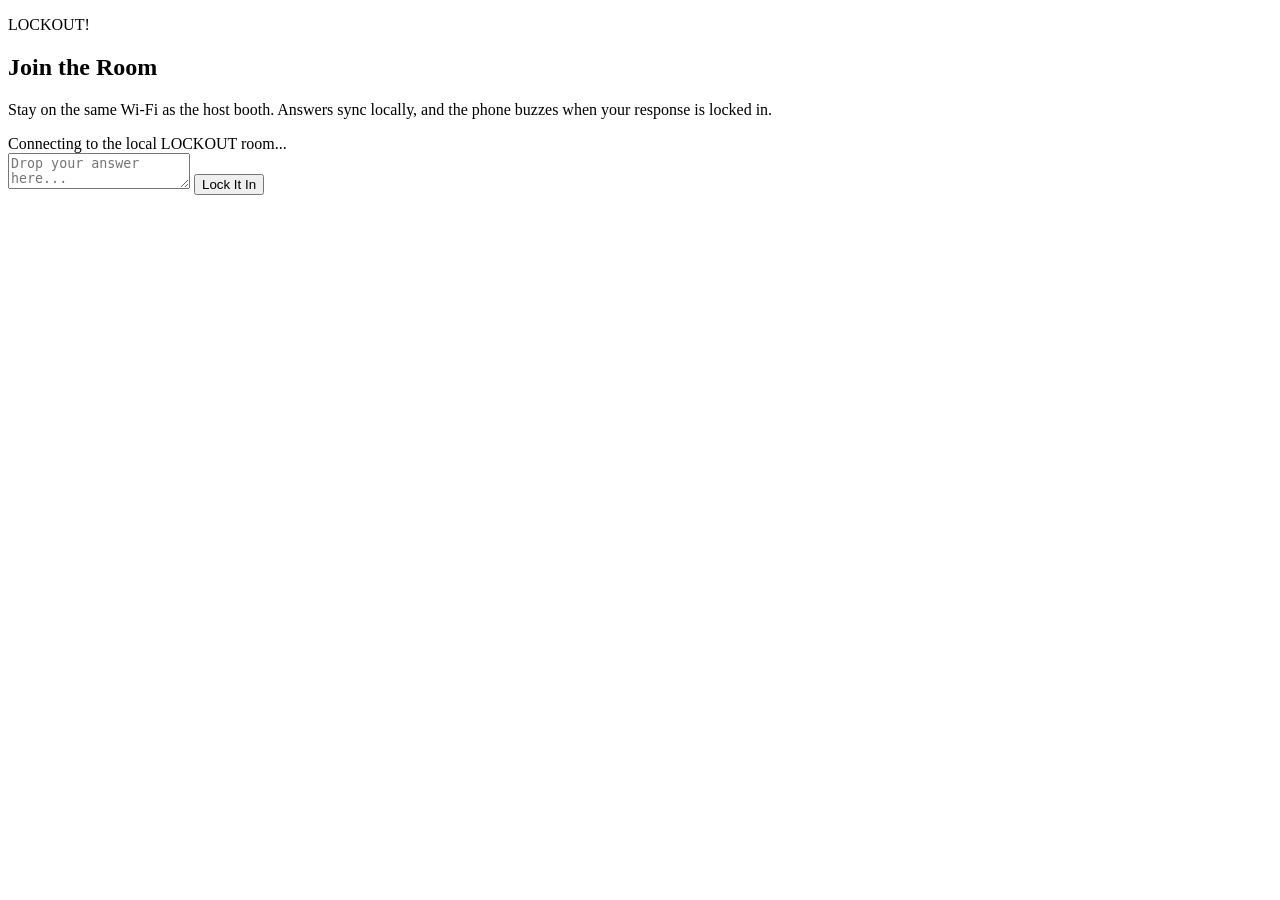
==== docs/mobile-client/index.html @ 004d1540 "chore: deploy latest public web bundle with new icon" ====
<!doctype html>
<html lang="en">
  <head>
    <meta charset="UTF-8" />
    <meta name="viewport" content="width=device-width, initial-scale=1.0" />
    <link rel="icon" type="image/svg+xml" href="/lockout-icon.svg" />
    <title>LOCKOUT Mobile Client</title>
    <link rel="stylesheet" href="/styles.css" />
  </head>
  <body>
    <main class="mobile-shell">
      <section class="mobile-panel">
        <p class="badge">LOCKOUT!</p>
        <h1>Join the Room</h1>
        <p class="subtitle">Stay on the same Wi-Fi as the host booth. Answers sync locally, and the phone buzzes when your response is locked in.</p>
        <div class="status" id="status">Connecting to the local LOCKOUT room...</div>
        <textarea id="answer" placeholder="Drop your answer here..."></textarea>
        <button id="submit">Lock It In</button>
      </section>
    </main>
    <script src="/app.js"></script>
  </body>
</html>
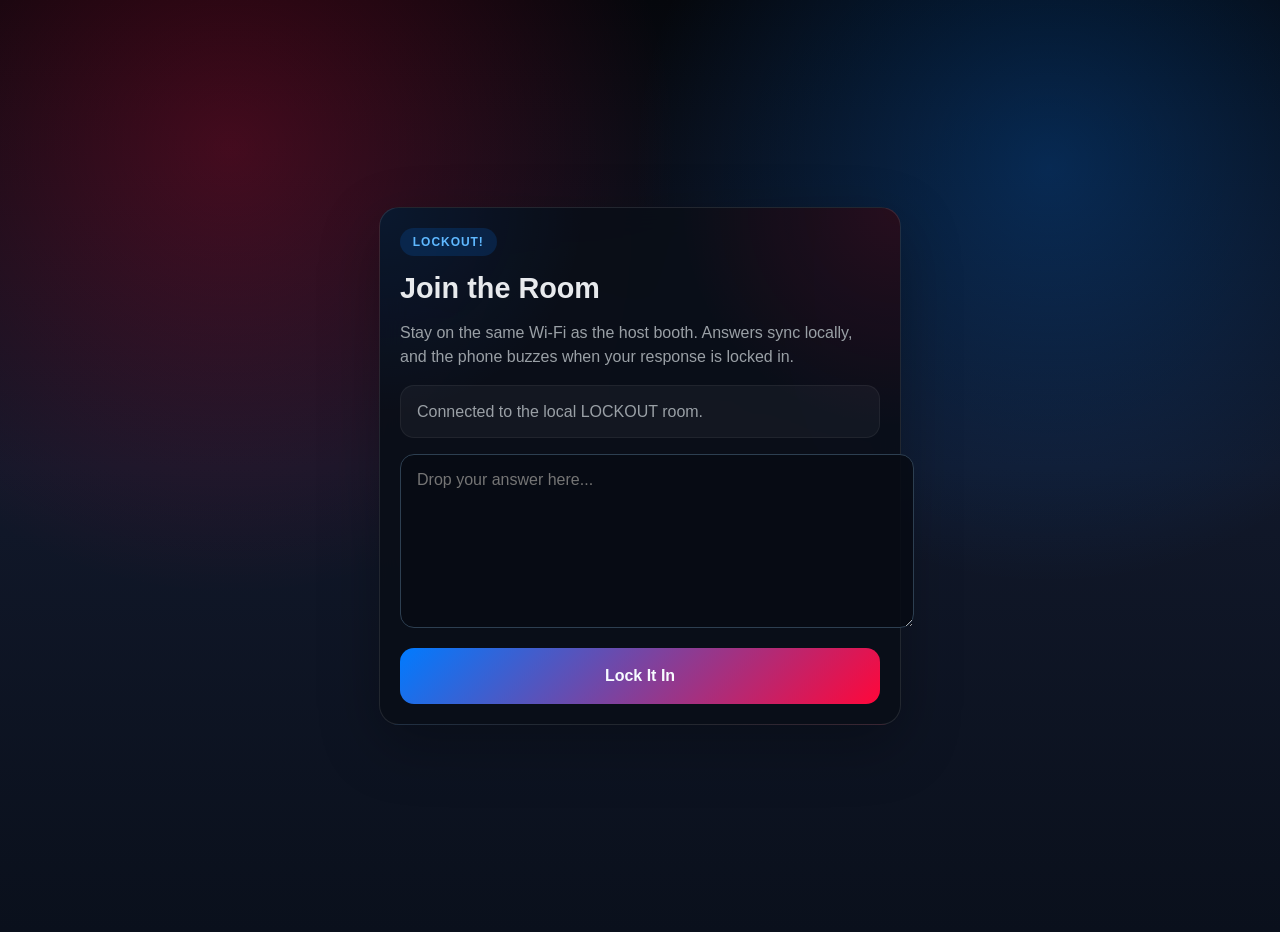
==== commit cf7ddb3b: "Deploy refreshed public web artifacts with subpath-safe mobile client paths, SPA deep-link fallback," ====
--- a/docs/mobile-client/index.html
+++ b/docs/mobile-client/index.html
@@ -3,9 +3,9 @@
   <head>
     <meta charset="UTF-8" />
     <meta name="viewport" content="width=device-width, initial-scale=1.0" />
-    <link rel="icon" type="image/svg+xml" href="/lockout-icon.svg" />
+    <link rel="icon" type="image/svg+xml" href="../lockout-icon.svg" />
     <title>LOCKOUT Mobile Client</title>
-    <link rel="stylesheet" href="/styles.css" />
+    <link rel="stylesheet" href="./styles.css" />
   </head>
   <body>
     <main class="mobile-shell">
@@ -18,6 +18,6 @@
         <button id="submit">Lock It In</button>
       </section>
     </main>
-    <script src="/app.js"></script>
+    <script src="./app.js"></script>
   </body>
 </html>
--- a/docs/mobile-client/styles.css
+++ b/docs/mobile-client/styles.css
@@ -0,0 +1,84 @@
+body {
+  margin: 0;
+  font-family: Inter, Arial, sans-serif;
+  background:
+    radial-gradient(circle at 18% 16%, rgba(255, 7, 58, 0.24), transparent 34%),
+    radial-gradient(circle at 82% 18%, rgba(0, 123, 255, 0.26), transparent 32%),
+    linear-gradient(180deg, #05070c, #11182a 50%, #0a101c);
+  color: #e8eaed;
+}
+
+.mobile-shell {
+  min-height: 100vh;
+  display: grid;
+  place-items: center;
+  padding: 1rem;
+}
+
+.mobile-panel {
+  width: min(100%, 480px);
+  background:
+    radial-gradient(circle at top left, rgba(0, 123, 255, 0.1), transparent 28%),
+    radial-gradient(circle at top right, rgba(255, 7, 58, 0.12), transparent 30%),
+    rgba(10, 14, 24, 0.94);
+  border: 1px solid rgba(255, 255, 255, 0.1);
+  border-radius: 20px;
+  padding: 1.25rem;
+  box-shadow: 0 20px 60px rgba(0, 0, 0, 0.28);
+  backdrop-filter: blur(14px);
+}
+
+.badge {
+  display: inline-block;
+  margin: 0;
+  padding: 0.45rem 0.8rem;
+  border-radius: 999px;
+  background: rgba(0, 123, 255, 0.16);
+  color: #5fb8ff;
+  font-size: 0.75rem;
+  font-weight: 700;
+  letter-spacing: 0.08em;
+  text-transform: uppercase;
+}
+
+h1 {
+  margin: 1rem 0 0.25rem;
+  font-size: 1.8rem;
+}
+
+.subtitle,
+.status {
+  color: #9aa0a6;
+  line-height: 1.5;
+}
+
+.status {
+  padding: 0.85rem 1rem;
+  border-radius: 14px;
+  background: rgba(255, 255, 255, 0.04);
+  border: 1px solid rgba(255, 255, 255, 0.06);
+}
+
+textarea,
+button {
+  width: 100%;
+  min-height: 56px;
+  margin-top: 1rem;
+  border-radius: 14px;
+  border: 1px solid #2d3f51;
+  font: inherit;
+}
+
+textarea {
+  min-height: 140px;
+  padding: 1rem;
+  background: rgba(7, 11, 20, 0.88);
+  color: #e8eaed;
+}
+
+button {
+  background: linear-gradient(135deg, #007bff, #ff073a);
+  color: #f7fbff;
+  font-weight: 700;
+  border: 0;
+}
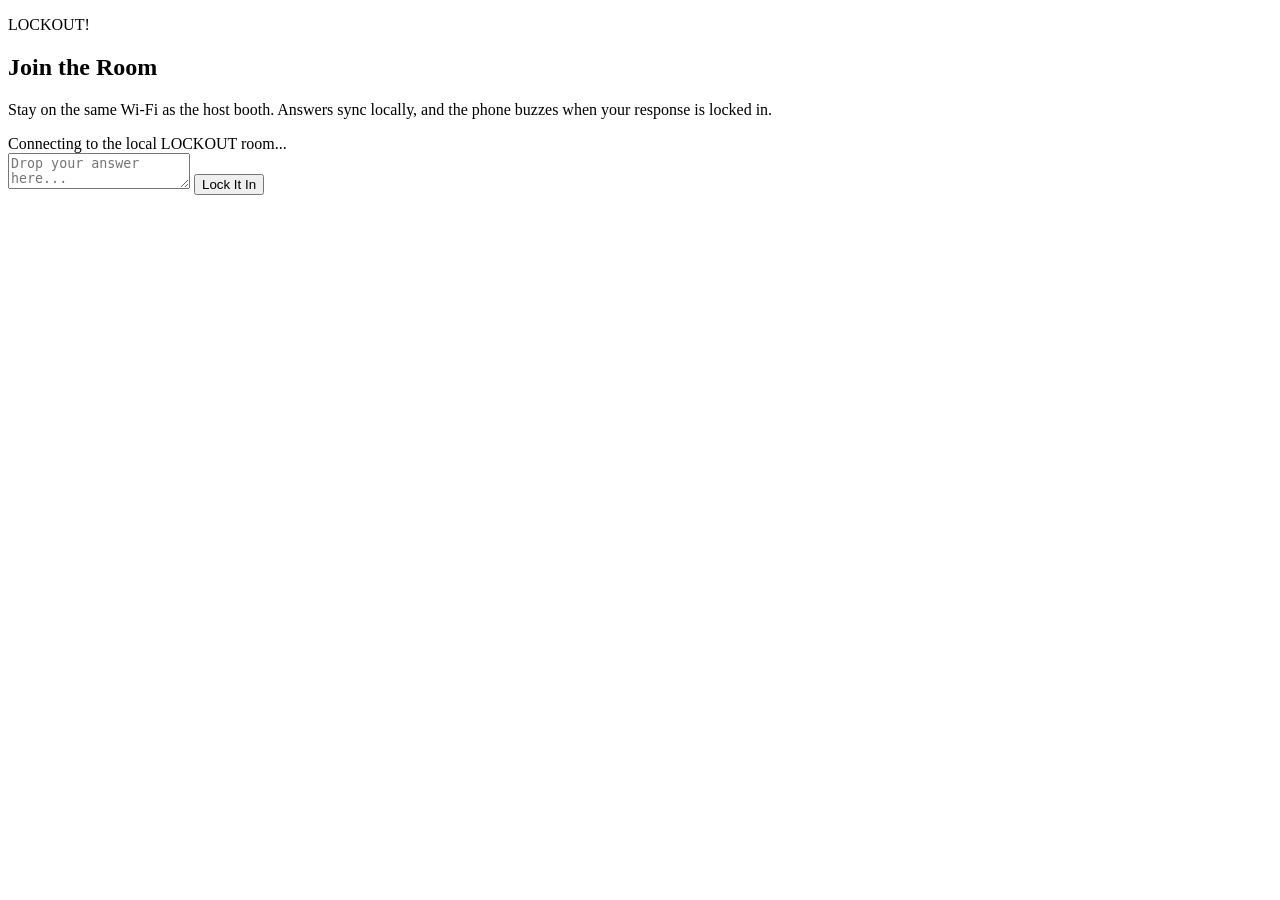
==== commit ad3a603d: "chore: sync operations data and web distribution assets" ====
--- a/docs/mobile-client/index.html
+++ b/docs/mobile-client/index.html
@@ -3,9 +3,9 @@
   <head>
     <meta charset="UTF-8" />
     <meta name="viewport" content="width=device-width, initial-scale=1.0" />
-    <link rel="icon" type="image/svg+xml" href="../lockout-icon.svg" />
+    <link rel="icon" type="image/svg+xml" href="/lockout-icon.svg" />
     <title>LOCKOUT Mobile Client</title>
-    <link rel="stylesheet" href="./styles.css" />
+    <link rel="stylesheet" href="/styles.css" />
   </head>
   <body>
     <main class="mobile-shell">
@@ -18,6 +18,6 @@
         <button id="submit">Lock It In</button>
       </section>
     </main>
-    <script src="./app.js"></script>
+    <script src="/app.js"></script>
   </body>
 </html>
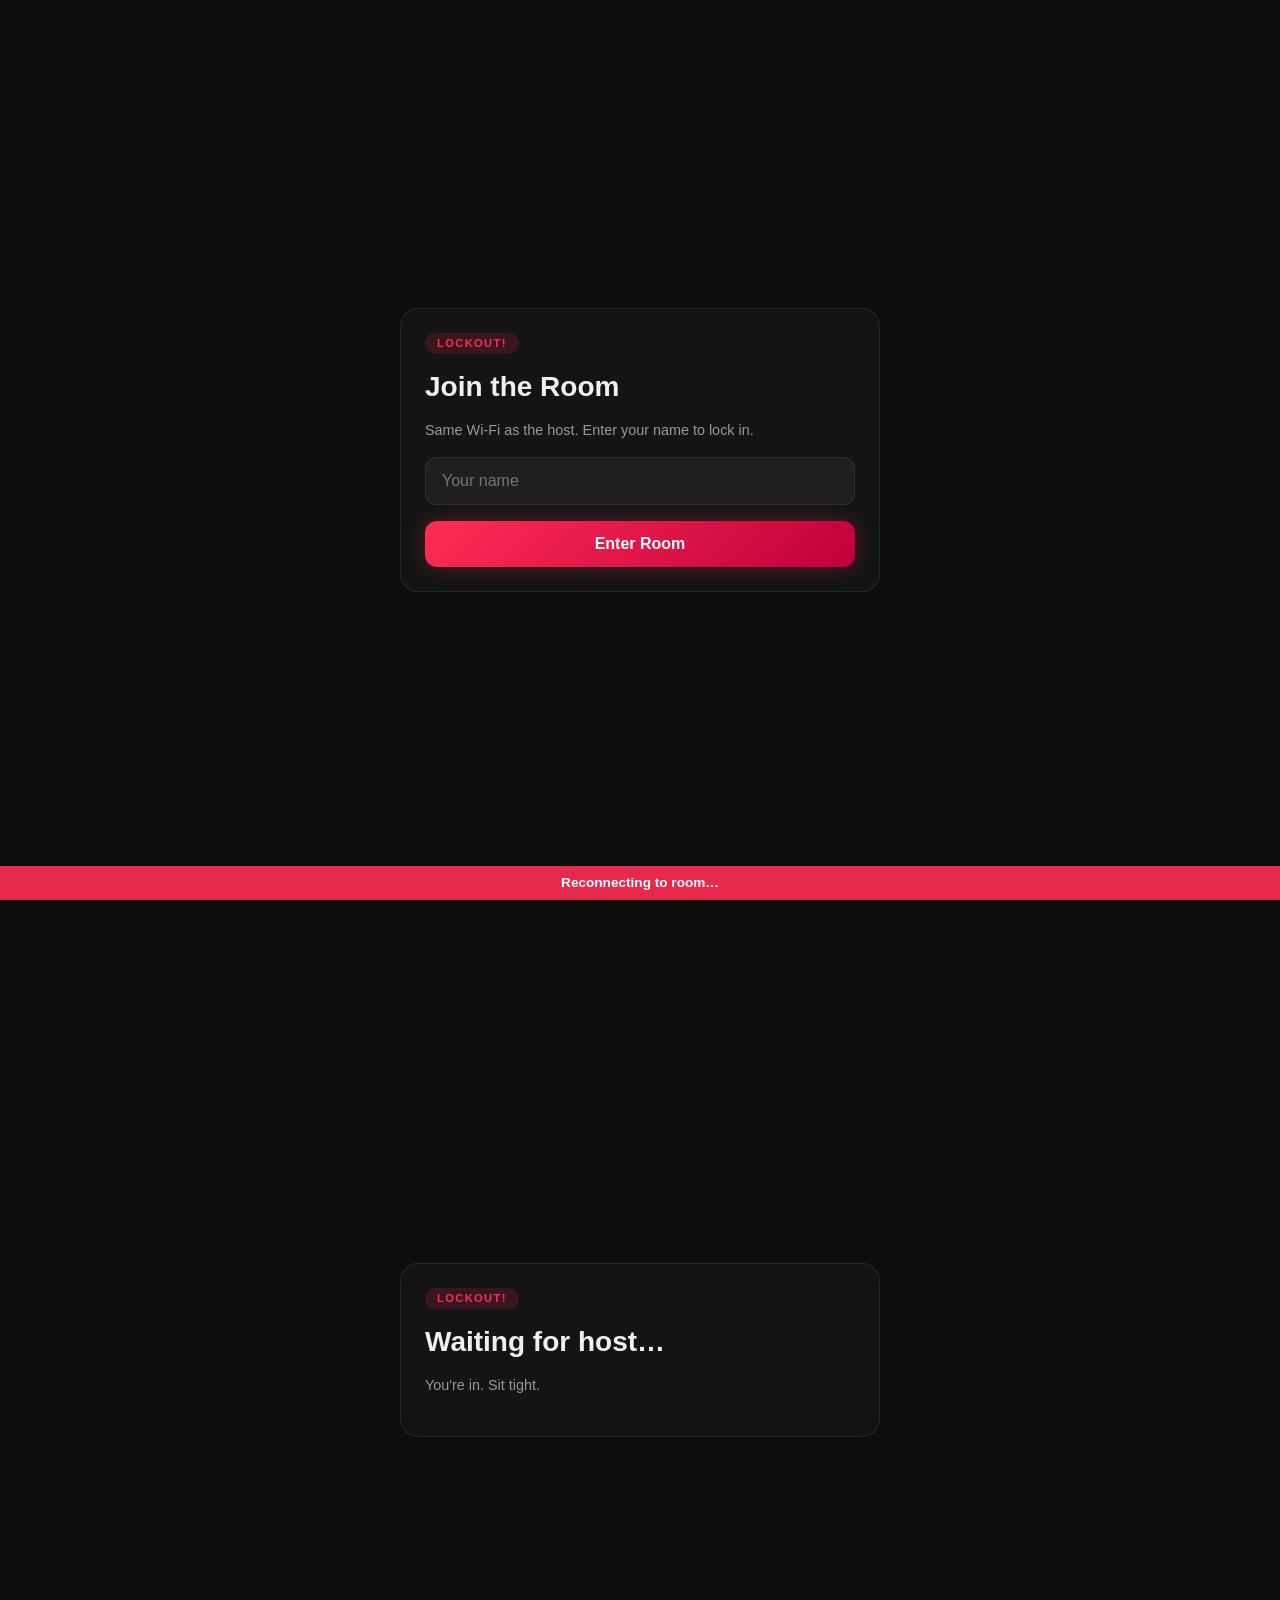
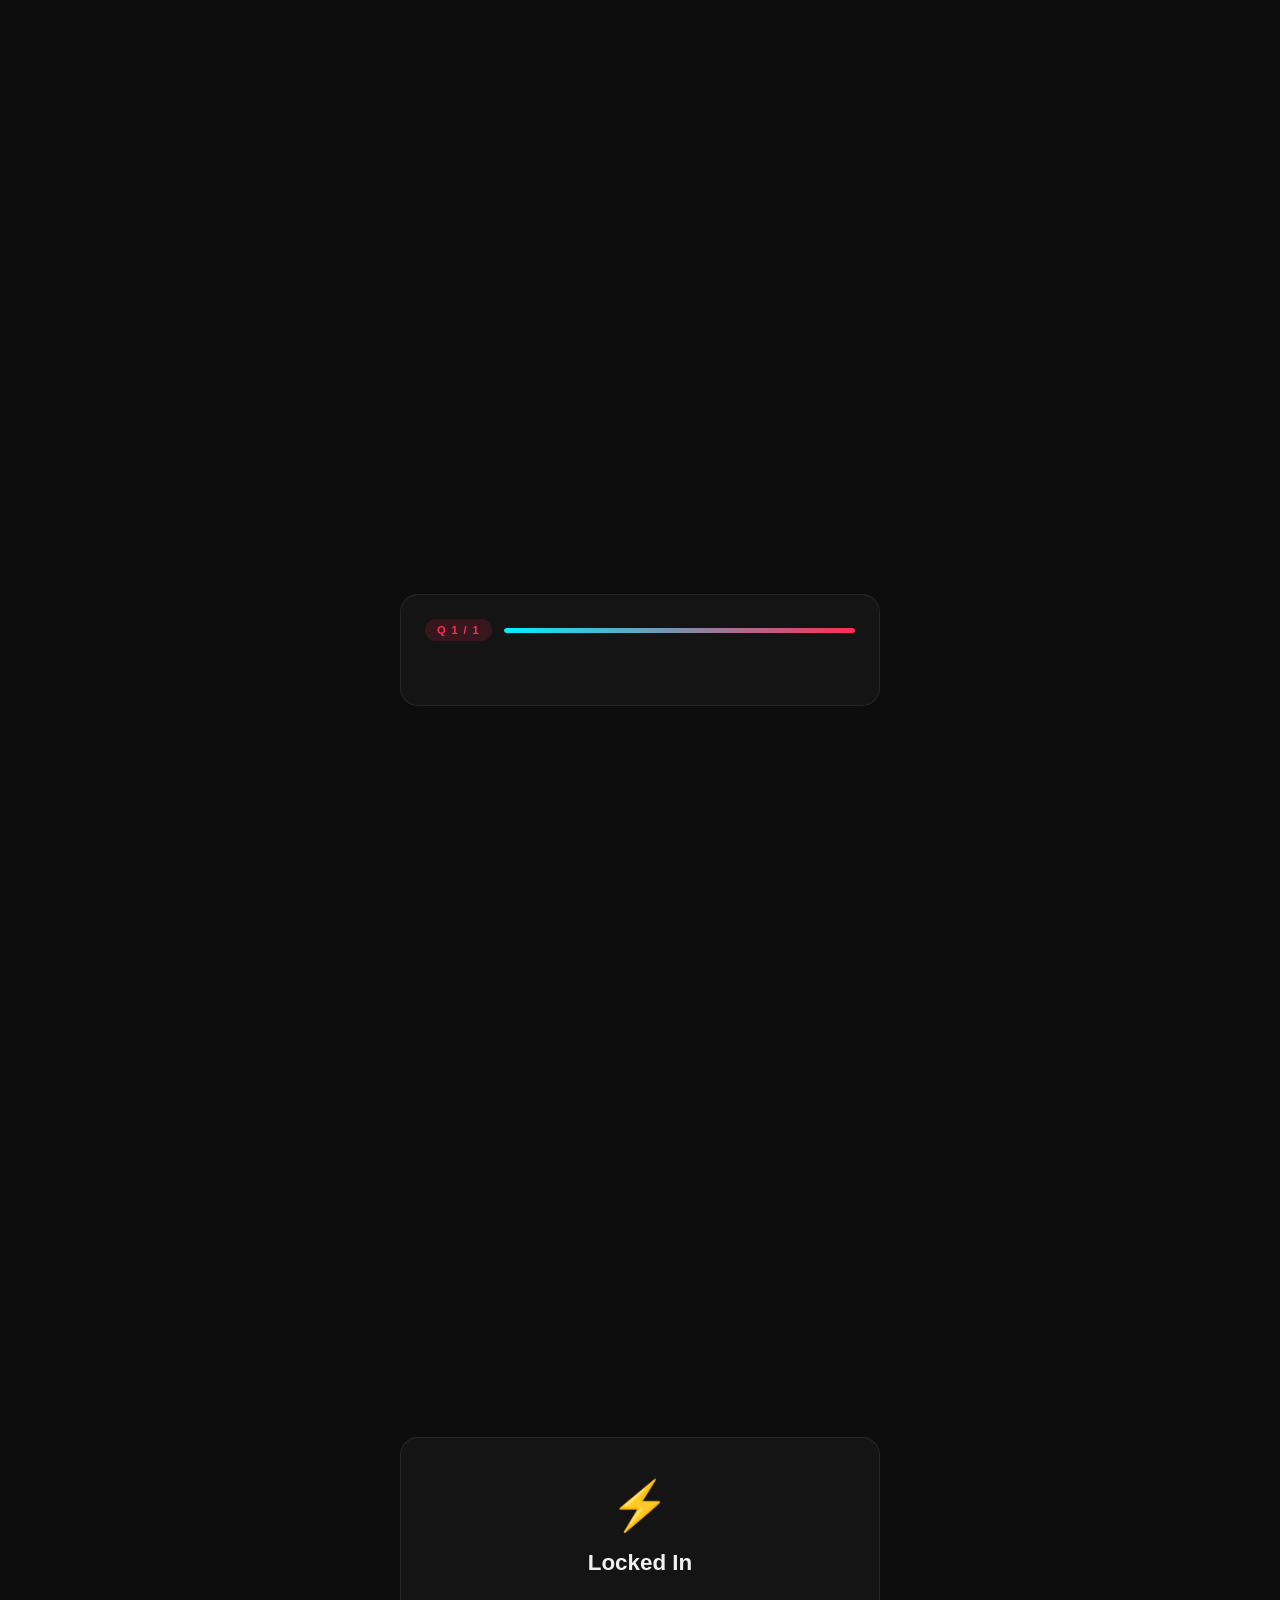
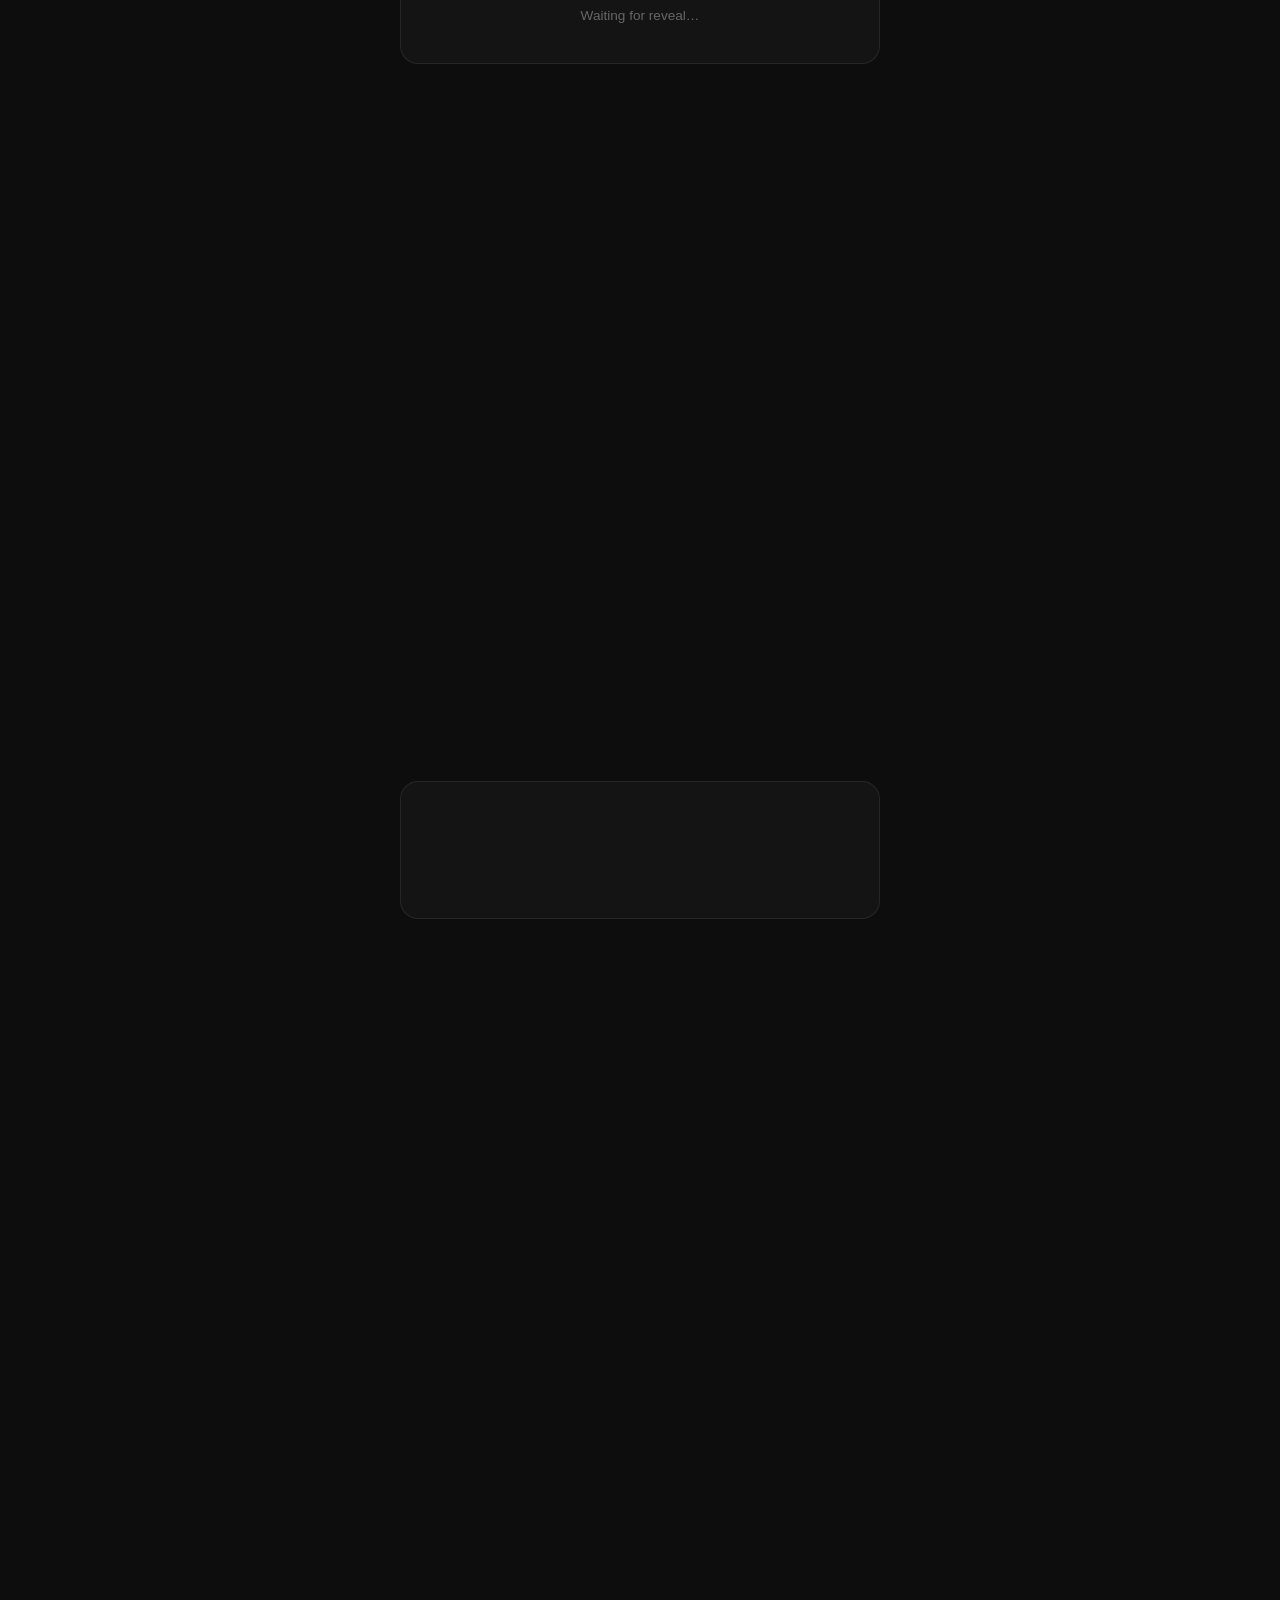
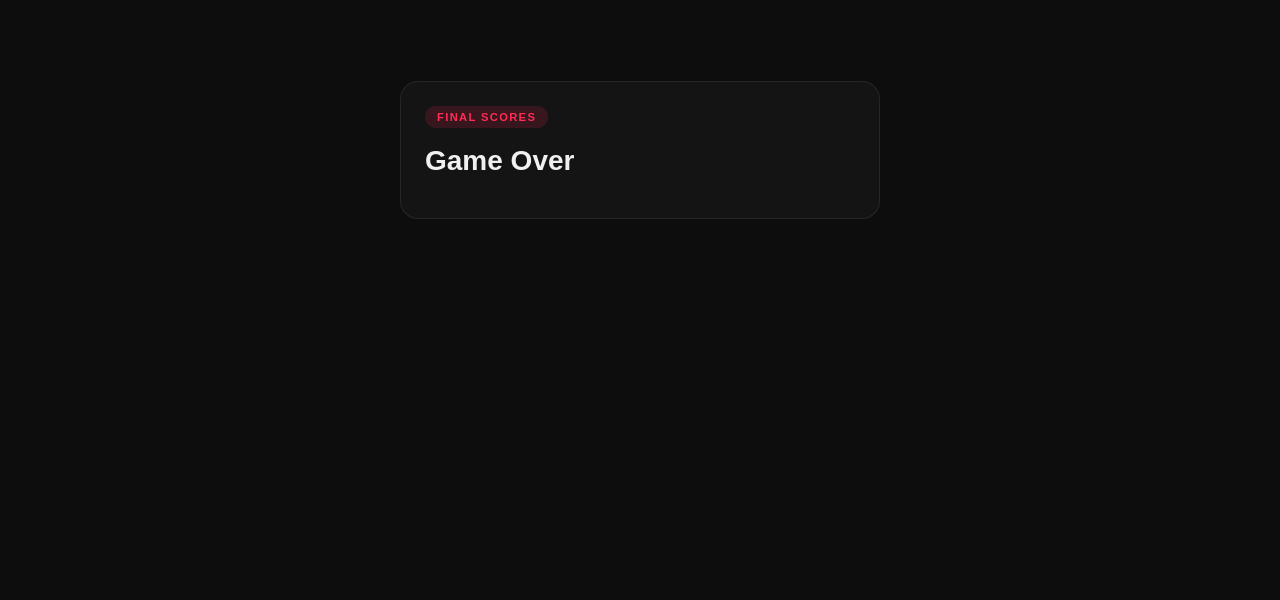
==== commit 5587be81: "chore: automated distribution sync" ====
--- a/docs/mobile-client/index.html
+++ b/docs/mobile-client/index.html
@@ -2,22 +2,70 @@
 <html lang="en">
   <head>
     <meta charset="UTF-8" />
-    <meta name="viewport" content="width=device-width, initial-scale=1.0" />
-    <link rel="icon" type="image/svg+xml" href="/lockout-icon.svg" />
-    <title>LOCKOUT Mobile Client</title>
-    <link rel="stylesheet" href="/styles.css" />
+    <meta name="viewport" content="width=device-width, initial-scale=1.0, maximum-scale=1.0, user-scalable=no" />
+    <meta name="theme-color" content="#0d0d0d" />
+    <title>LOCKOUT!</title>
+    <link rel="stylesheet" href="./styles.css" />
   </head>
   <body>
-    <main class="mobile-shell">
-      <section class="mobile-panel">
-        <p class="badge">LOCKOUT!</p>
+    <div id="screen-join" class="screen">
+      <div class="card">
+        <div class="badge">LOCKOUT!</div>
         <h1>Join the Room</h1>
-        <p class="subtitle">Stay on the same Wi-Fi as the host booth. Answers sync locally, and the phone buzzes when your response is locked in.</p>
-        <div class="status" id="status">Connecting to the local LOCKOUT room...</div>
-        <textarea id="answer" placeholder="Drop your answer here..."></textarea>
-        <button id="submit">Lock It In</button>
-      </section>
-    </main>
-    <script src="/app.js"></script>
+        <p class="sub">Same Wi-Fi as the host. Enter your name to lock in.</p>
+        <input id="name-input" type="text" maxlength="24" placeholder="Your name" autocomplete="off" spellcheck="false" />
+        <button id="join-btn" class="btn btn-primary">Enter Room</button>
+        <p id="join-error" class="error-msg" hidden></p>
+      </div>
+    </div>
+
+    <div id="screen-lobby" class="screen" hidden>
+      <div class="card">
+        <div class="badge">LOCKOUT!</div>
+        <h1 id="lobby-title">Waiting for host…</h1>
+        <p class="sub" id="lobby-sub">You're in. Sit tight.</p>
+        <div class="player-list" id="lobby-players"></div>
+      </div>
+    </div>
+
+    <div id="screen-question" class="screen" hidden>
+      <div class="card question-card">
+        <div class="q-meta">
+          <span class="badge" id="q-counter">Q 1 / 1</span>
+          <div class="timer-wrap"><div id="timer-bar" class="timer-bar"></div></div>
+        </div>
+        <p id="q-text" class="q-text"></p>
+        <div class="choices" id="choices"></div>
+      </div>
+    </div>
+
+    <div id="screen-locked" class="screen" hidden>
+      <div class="card center-card">
+        <div class="locked-icon">⚡</div>
+        <h2>Locked In</h2>
+        <p class="sub" id="locked-choice-label"></p>
+        <p class="muted">Waiting for reveal…</p>
+      </div>
+    </div>
+
+    <div id="screen-reveal" class="screen" hidden>
+      <div class="card">
+        <div class="reveal-verdict" id="reveal-verdict"></div>
+        <p class="reveal-delta" id="reveal-delta"></p>
+        <p class="reveal-score" id="reveal-score"></p>
+        <div class="reveal-choices" id="reveal-choices"></div>
+        <div class="leaderboard" id="reveal-board"></div>
+      </div>
+    </div>
+
+    <div id="screen-gameover" class="screen" hidden>
+      <div class="card">
+        <div class="badge">FINAL SCORES</div>
+        <h1>Game Over</h1>
+        <div class="leaderboard final-board" id="gameover-board"></div>
+      </div>
+    </div>
+
+    <script src="./app.js"></script>
   </body>
 </html>
--- a/docs/mobile-client/styles.css
+++ b/docs/mobile-client/styles.css
@@ -0,0 +1,263 @@
+*, *::before, *::after { box-sizing: border-box; margin: 0; padding: 0; }
+
+:root {
+  --bg: #0d0d0d;
+  --card: #141414;
+  --border: rgba(255,255,255,0.08);
+  --red: #ff2d55;
+  --cyan: #00f0ff;
+  --gold: #ffd60a;
+  --purple: #bf5af2;
+  --green: #30d158;
+  --text: #f0f0f0;
+  --muted: #666;
+  --radius: 18px;
+}
+
+html, body {
+  height: 100%;
+  background: var(--bg);
+  color: var(--text);
+  font-family: -apple-system, BlinkMacSystemFont, 'Segoe UI', sans-serif;
+  -webkit-tap-highlight-color: transparent;
+  overscroll-behavior: none;
+}
+
+.screen {
+  min-height: 100dvh;
+  display: flex;
+  align-items: center;
+  justify-content: center;
+  padding: 1rem;
+}
+
+.card {
+  width: min(100%, 480px);
+  background: var(--card);
+  border: 1px solid var(--border);
+  border-radius: var(--radius);
+  padding: 1.5rem;
+  display: flex;
+  flex-direction: column;
+  gap: 1rem;
+}
+
+.question-card { gap: 0.75rem; }
+
+.badge {
+  display: inline-block;
+  padding: 0.3rem 0.75rem;
+  border-radius: 999px;
+  background: rgba(255,45,85,0.15);
+  color: var(--red);
+  font-size: 0.7rem;
+  font-weight: 800;
+  letter-spacing: 0.12em;
+  text-transform: uppercase;
+  width: fit-content;
+}
+
+h1 { font-size: 1.75rem; font-weight: 800; line-height: 1.2; }
+h2 { font-size: 1.4rem; font-weight: 700; }
+
+.sub { color: #999; font-size: 0.9rem; line-height: 1.5; }
+.muted { color: var(--muted); font-size: 0.85rem; }
+
+input[type="text"] {
+  width: 100%;
+  padding: 0.85rem 1rem;
+  background: rgba(255,255,255,0.05);
+  border: 1px solid var(--border);
+  border-radius: 12px;
+  color: var(--text);
+  font-size: 1rem;
+  font-family: inherit;
+  outline: none;
+  transition: border-color 0.2s;
+}
+input[type="text"]:focus { border-color: var(--red); }
+
+.btn {
+  width: 100%;
+  padding: 0.9rem;
+  border: none;
+  border-radius: 12px;
+  font-size: 1rem;
+  font-weight: 700;
+  font-family: inherit;
+  cursor: pointer;
+  transition: opacity 0.15s, transform 0.1s;
+}
+.btn:active { transform: scale(0.97); }
+.btn:disabled { opacity: 0.4; pointer-events: none; }
+
+.btn-primary {
+  background: linear-gradient(135deg, var(--red), #c0003a);
+  color: #fff;
+  box-shadow: 0 0 20px rgba(255,45,85,0.3);
+}
+
+.error-msg {
+  color: var(--red);
+  font-size: 0.85rem;
+  text-align: center;
+}
+
+/* Lobby */
+.player-list {
+  display: flex;
+  flex-direction: column;
+  gap: 0.4rem;
+  max-height: 40vh;
+  overflow-y: auto;
+}
+.player-entry {
+  display: flex;
+  align-items: center;
+  gap: 0.6rem;
+  padding: 0.5rem 0.75rem;
+  background: rgba(255,255,255,0.04);
+  border-radius: 10px;
+  font-size: 0.9rem;
+}
+.player-dot {
+  width: 8px;
+  height: 8px;
+  border-radius: 50%;
+  flex-shrink: 0;
+}
+
+/* Question */
+.q-meta {
+  display: flex;
+  align-items: center;
+  gap: 0.75rem;
+}
+.timer-wrap {
+  flex: 1;
+  height: 5px;
+  background: rgba(255,255,255,0.1);
+  border-radius: 999px;
+  overflow: hidden;
+}
+.timer-bar {
+  height: 100%;
+  width: 100%;
+  background: linear-gradient(90deg, var(--cyan), var(--red));
+  border-radius: 999px;
+  transition: width 1s linear;
+}
+.timer-bar.urgent { background: var(--red); }
+
+.q-text {
+  font-size: 1.1rem;
+  font-weight: 600;
+  line-height: 1.5;
+  padding: 0.5rem 0;
+}
+
+.choices {
+  display: grid;
+  grid-template-columns: 1fr 1fr;
+  gap: 0.6rem;
+}
+
+.choice-btn {
+  padding: 1rem 0.75rem;
+  border: none;
+  border-radius: 14px;
+  font-size: 0.95rem;
+  font-weight: 700;
+  font-family: inherit;
+  cursor: pointer;
+  text-align: left;
+  line-height: 1.3;
+  transition: opacity 0.15s, transform 0.1s, box-shadow 0.15s;
+  display: flex;
+  flex-direction: column;
+  gap: 0.25rem;
+}
+.choice-btn:active { transform: scale(0.96); }
+.choice-btn .choice-letter {
+  font-size: 0.7rem;
+  font-weight: 800;
+  letter-spacing: 0.1em;
+  opacity: 0.8;
+}
+.choice-btn.choice-a { background: rgba(255,45,85,0.2); color: #ff6b86; border: 1px solid rgba(255,45,85,0.3); }
+.choice-btn.choice-b { background: rgba(0,240,255,0.15); color: #00f0ff; border: 1px solid rgba(0,240,255,0.25); }
+.choice-btn.choice-c { background: rgba(255,214,10,0.15); color: #ffd60a; border: 1px solid rgba(255,214,10,0.25); }
+.choice-btn.choice-d { background: rgba(191,90,242,0.15); color: #bf5af2; border: 1px solid rgba(191,90,242,0.25); }
+
+.choice-btn:hover.choice-a { box-shadow: 0 0 16px rgba(255,45,85,0.25); }
+.choice-btn:hover.choice-b { box-shadow: 0 0 16px rgba(0,240,255,0.2); }
+.choice-btn:hover.choice-c { box-shadow: 0 0 16px rgba(255,214,10,0.2); }
+.choice-btn:hover.choice-d { box-shadow: 0 0 16px rgba(191,90,242,0.2); }
+
+/* Locked */
+.center-card { align-items: center; text-align: center; padding: 2.5rem 1.5rem; }
+.locked-icon { font-size: 3rem; animation: pulse 1.5s ease-in-out infinite; }
+@keyframes pulse { 0%,100% { transform: scale(1); opacity:1; } 50% { transform: scale(1.1); opacity:0.8; } }
+
+/* Reveal */
+.reveal-verdict {
+  font-size: 1.5rem;
+  font-weight: 800;
+  padding: 0.75rem 1rem;
+  border-radius: 12px;
+  text-align: center;
+}
+.reveal-verdict.correct { background: rgba(48,209,88,0.15); color: var(--green); border: 1px solid rgba(48,209,88,0.3); }
+.reveal-verdict.wrong   { background: rgba(255,45,85,0.15);  color: var(--red);   border: 1px solid rgba(255,45,85,0.3); }
+
+.reveal-delta { font-size: 1.1rem; font-weight: 700; text-align: center; color: var(--gold); }
+.reveal-score { text-align: center; color: var(--muted); font-size: 0.85rem; }
+
+.reveal-choices { display: flex; flex-direction: column; gap: 0.4rem; }
+.reveal-choice {
+  display: flex;
+  align-items: center;
+  gap: 0.75rem;
+  padding: 0.55rem 0.75rem;
+  border-radius: 10px;
+  font-size: 0.9rem;
+  background: rgba(255,255,255,0.04);
+}
+.reveal-choice.is-correct { background: rgba(48,209,88,0.12); color: var(--green); }
+.reveal-choice.is-mine    { font-weight: 700; }
+.reveal-choice.is-mine.is-wrong { background: rgba(255,45,85,0.1); color: #ff6b86; }
+
+/* Leaderboard */
+.leaderboard { display: flex; flex-direction: column; gap: 0.4rem; }
+.lb-row {
+  display: flex;
+  align-items: center;
+  gap: 0.75rem;
+  padding: 0.55rem 0.75rem;
+  background: rgba(255,255,255,0.04);
+  border-radius: 10px;
+  font-size: 0.9rem;
+}
+.lb-rank { width: 1.5rem; text-align: center; font-weight: 800; color: var(--muted); font-size: 0.8rem; }
+.lb-rank.top { color: var(--gold); }
+.lb-name { flex: 1; font-weight: 600; }
+.lb-score { font-weight: 700; color: var(--cyan); font-size: 0.9rem; }
+.lb-row.is-me { background: rgba(0,240,255,0.08); border: 1px solid rgba(0,240,255,0.15); }
+
+.final-board .lb-row:first-child { background: rgba(255,214,10,0.12); border: 1px solid rgba(255,214,10,0.2); }
+
+/* Reconnect overlay */
+#reconnect-bar {
+  position: fixed;
+  bottom: 0; left: 0; right: 0;
+  background: rgba(255,45,85,0.9);
+  color: #fff;
+  text-align: center;
+  padding: 0.6rem;
+  font-size: 0.85rem;
+  font-weight: 600;
+  z-index: 999;
+  transform: translateY(100%);
+  transition: transform 0.2s;
+}
+#reconnect-bar.visible { transform: translateY(0); }
